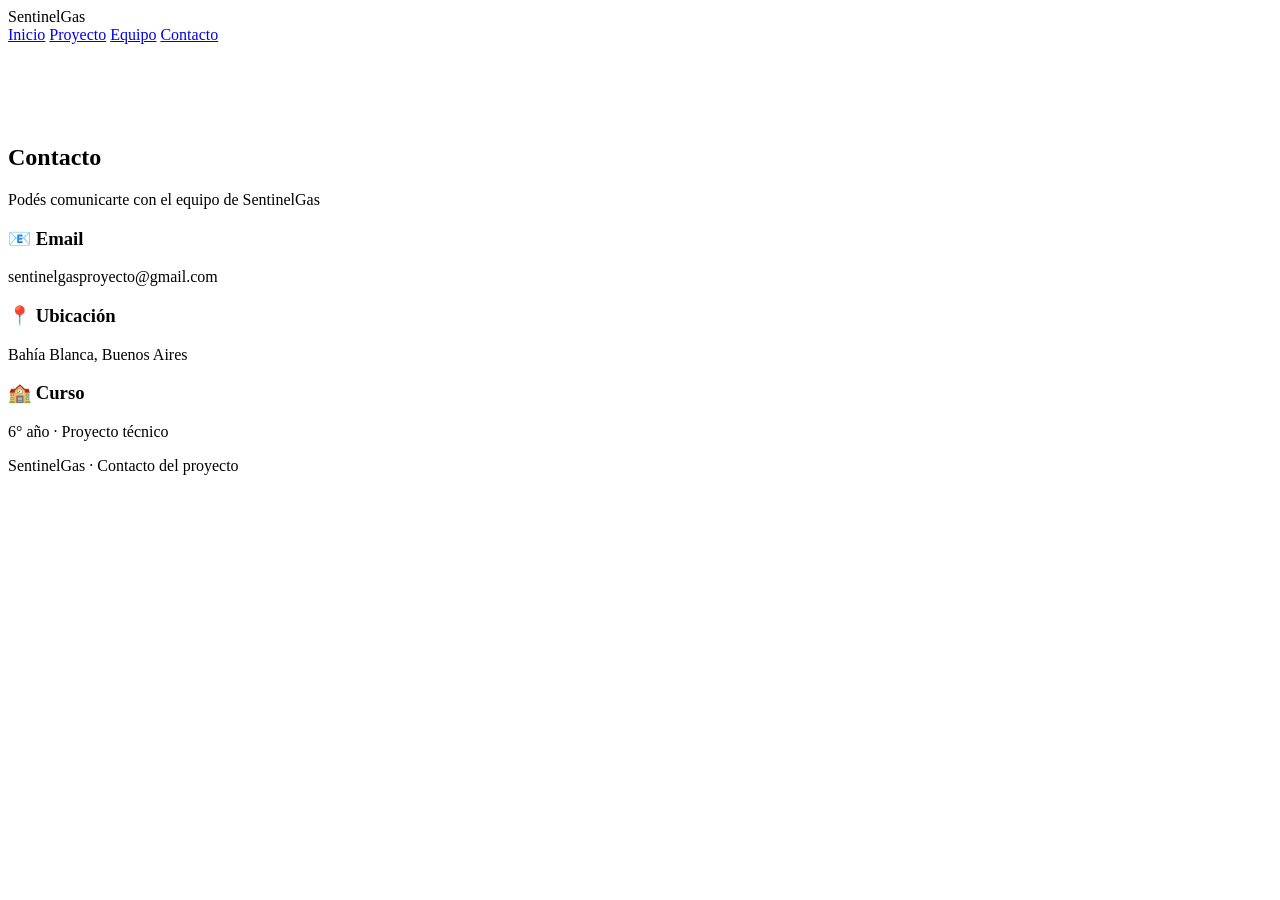
==== contacto.html @ 14745469 "Create contacto.html" ====
<!DOCTYPE html>
<html lang="es">
<head>
  <meta charset="UTF-8">
  <title>Contacto - SentinelGas</title>
  <link rel="stylesheet" href="styles.css">
</head>
<body>

<nav>
  <div class="logo">Sentinel<span>Gas</span></div>
  <div class="nav-links">
    <a href="index.html">Inicio</a>
    <a href="proyecto.html">Proyecto</a>
    <a href="equipo.html">Equipo</a>
    <a href="contacto.html">Contacto</a>
  </div>
</nav>

<section class="section" style="padding-top:80px;">
  <h2 class="section-title">Contacto</h2>
  <p class="section-subtitle">
    Podés comunicarte con el equipo de SentinelGas
  </p>

  <div class="cards">

    <div class="card">
      <h3>📧 Email</h3>
      <p>sentinelgasproyecto@gmail.com</p>
    </div>

    <div class="card">
      <h3>📍 Ubicación</h3>
      <p>Bahía Blanca, Buenos Aires</p>
    </div>

    <div class="card">
      <h3>🏫 Curso</h3>
      <p>6° año · Proyecto técnico</p>
    </div>

  </div>
</section>

<footer>
  <p>SentinelGas · Contacto del proyecto</p>
</footer>

</body>
</html>
---- styles.css ----
styles.css
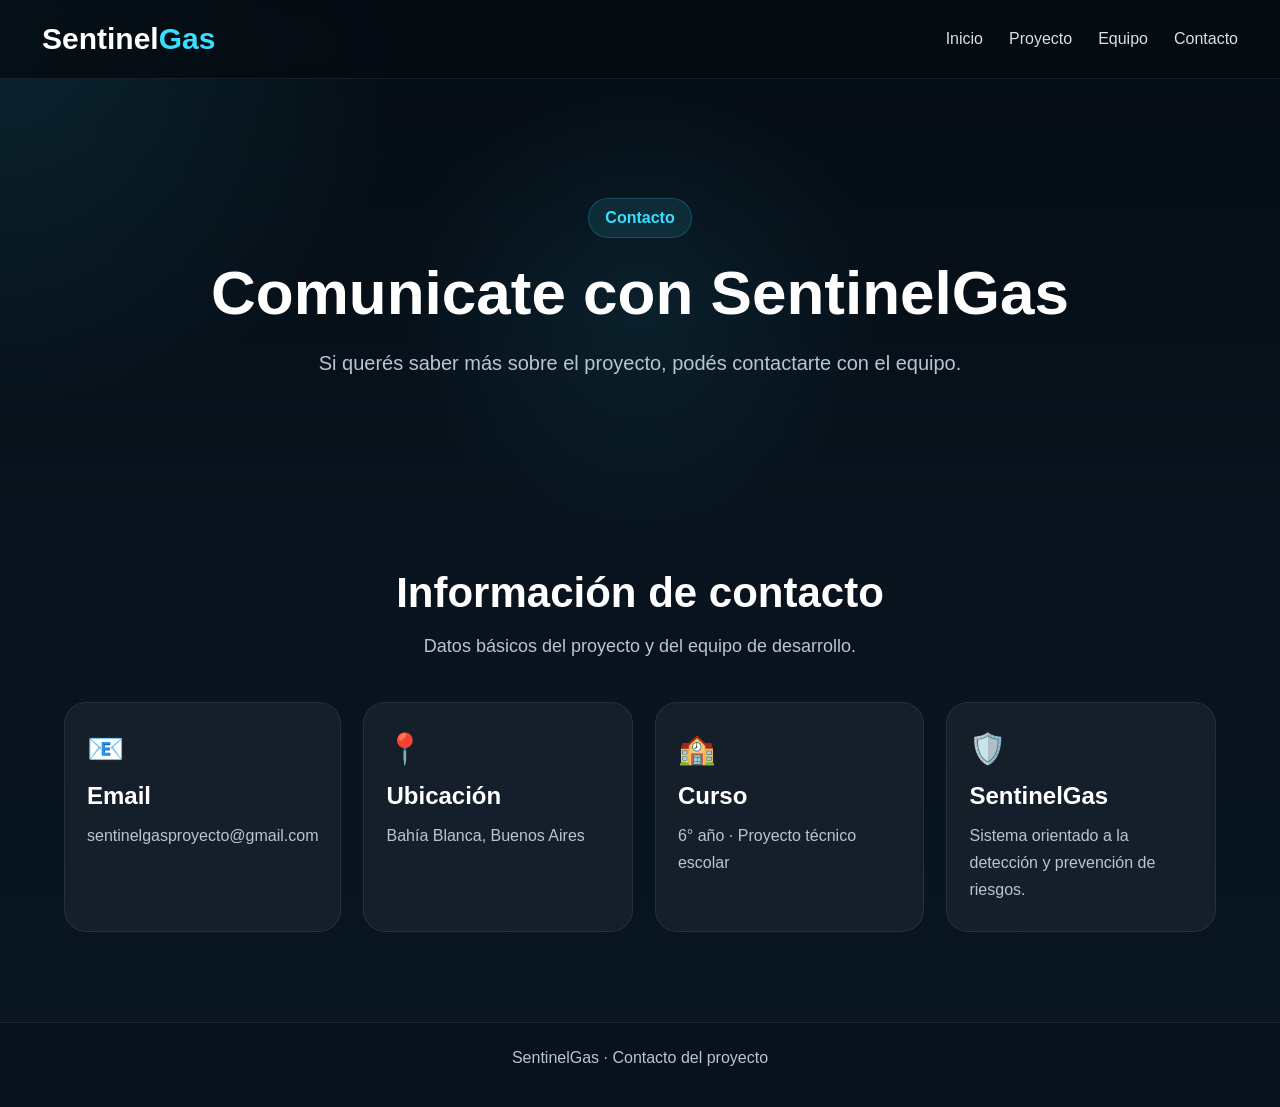
==== commit 5a2ded53: "Update contacto.html" ====
--- a/contacto.html
+++ b/contacto.html
@@ -1,51 +1,72 @@
 <!DOCTYPE html>
 <html lang="es">
 <head>
-  <meta charset="UTF-8">
+  <meta charset="UTF-8" />
+  <meta name="viewport" content="width=device-width, initial-scale=1.0" />
   <title>Contacto - SentinelGas</title>
-  <link rel="stylesheet" href="styles.css">
+  <link rel="stylesheet" href="styles.css" />
 </head>
 <body>
 
-<nav>
-  <div class="logo">Sentinel<span>Gas</span></div>
-  <div class="nav-links">
-    <a href="index.html">Inicio</a>
-    <a href="proyecto.html">Proyecto</a>
-    <a href="equipo.html">Equipo</a>
-    <a href="contacto.html">Contacto</a>
-  </div>
-</nav>
+  <nav>
+    <div class="logo">Sentinel<span>Gas</span></div>
+    <div class="nav-links">
+      <a href="index.html">Inicio</a>
+      <a href="proyecto.html">Proyecto</a>
+      <a href="equipo.html">Equipo</a>
+      <a href="contacto.html">Contacto</a>
+    </div>
+  </nav>
 
-<section class="section" style="padding-top:80px;">
-  <h2 class="section-title">Contacto</h2>
-  <p class="section-subtitle">
-    Podés comunicarte con el equipo de SentinelGas
-  </p>
+  <section class="home-hero" style="min-height: 50vh;">
+    <div class="home-overlay"></div>
+    <div class="home-content">
+      <p class="mini-tag">Contacto</p>
+      <h1>Comunicate con SentinelGas</h1>
+      <p class="home-desc">
+        Si querés saber más sobre el proyecto, podés contactarte con el equipo.
+      </p>
+    </div>
+  </section>
 
-  <div class="cards">
-
-    <div class="card">
-      <h3>📧 Email</h3>
-      <p>sentinelgasproyecto@gmail.com</p>
+  <section class="features-section">
+    <div class="section-header">
+      <h2>Información de contacto</h2>
+      <p>
+        Datos básicos del proyecto y del equipo de desarrollo.
+      </p>
     </div>
 
-    <div class="card">
-      <h3>📍 Ubicación</h3>
-      <p>Bahía Blanca, Buenos Aires</p>
+    <div class="features-grid">
+      <div class="feature-card">
+        <div class="feature-icon">📧</div>
+        <h3>Email</h3>
+        <p>sentinelgasproyecto@gmail.com</p>
+      </div>
+
+      <div class="feature-card">
+        <div class="feature-icon">📍</div>
+        <h3>Ubicación</h3>
+        <p>Bahía Blanca, Buenos Aires</p>
+      </div>
+
+      <div class="feature-card">
+        <div class="feature-icon">🏫</div>
+        <h3>Curso</h3>
+        <p>6° año · Proyecto técnico escolar</p>
+      </div>
+
+      <div class="feature-card">
+        <div class="feature-icon">🛡️</div>
+        <h3>SentinelGas</h3>
+        <p>Sistema orientado a la detección y prevención de riesgos.</p>
+      </div>
     </div>
+  </section>
 
-    <div class="card">
-      <h3>🏫 Curso</h3>
-      <p>6° año · Proyecto técnico</p>
-    </div>
-
-  </div>
-</section>
-
-<footer>
-  <p>SentinelGas · Contacto del proyecto</p>
-</footer>
+  <footer>
+    <p>SentinelGas · Contacto del proyecto</p>
+  </footer>
 
 </body>
 </html>
--- a/styles.css
+++ b/styles.css
@@ -1 +1,294 @@
-styles.css
+* {
+  margin: 0;
+  padding: 0;
+  box-sizing: border-box;
+}
+
+:root {
+  --bg: #061019;
+  --bg-soft: #0c1824;
+  --card: rgba(255, 255, 255, 0.05);
+  --line: rgba(255, 255, 255, 0.08);
+  --text: #ffffff;
+  --muted: #b8c6d2;
+  --cyan: #39dfff;
+  --cyan-dark: #1db9d1;
+}
+
+body {
+  font-family: "Segoe UI", Arial, sans-serif;
+  background:
+    radial-gradient(circle at top left, rgba(57, 223, 255, 0.12), transparent 25%),
+    linear-gradient(180deg, #040b13, #08131d 45%, #091522);
+  color: var(--text);
+  min-height: 100vh;
+}
+
+/* NAV */
+nav {
+  position: sticky;
+  top: 0;
+  z-index: 1000;
+  display: flex;
+  justify-content: space-between;
+  align-items: center;
+  padding: 22px 42px;
+  background: rgba(5, 12, 18, 0.82);
+  backdrop-filter: blur(12px);
+  border-bottom: 1px solid var(--line);
+}
+
+.logo {
+  font-size: 30px;
+  font-weight: 700;
+}
+
+.logo span {
+  color: var(--cyan);
+}
+
+.nav-links {
+  display: flex;
+  gap: 26px;
+  flex-wrap: wrap;
+}
+
+.nav-links a {
+  color: #d6e1e8;
+  text-decoration: none;
+  font-weight: 500;
+  transition: 0.2s;
+}
+
+.nav-links a:hover {
+  color: var(--cyan);
+}
+
+/* HERO */
+.home-hero {
+  position: relative;
+  min-height: 88vh;
+  display: flex;
+  align-items: center;
+  justify-content: center;
+  padding: 80px 24px;
+  text-align: center;
+}
+
+.home-overlay {
+  position: absolute;
+  inset: 0;
+  background:
+    radial-gradient(circle at center, rgba(57, 223, 255, 0.08), transparent 35%);
+  pointer-events: none;
+}
+
+.home-content {
+  position: relative;
+  max-width: 900px;
+  z-index: 2;
+}
+
+.mini-tag {
+  display: inline-block;
+  padding: 10px 16px;
+  border-radius: 999px;
+  background: rgba(57, 223, 255, 0.10);
+  border: 1px solid rgba(57, 223, 255, 0.20);
+  color: var(--cyan);
+  font-weight: 600;
+  margin-bottom: 22px;
+}
+
+.home-content h1 {
+  font-size: 62px;
+  line-height: 1.05;
+  margin-bottom: 20px;
+}
+
+.home-desc {
+  font-size: 20px;
+  line-height: 1.7;
+  color: var(--muted);
+  max-width: 760px;
+  margin: 0 auto 30px;
+}
+
+.home-buttons {
+  display: flex;
+  justify-content: center;
+  gap: 14px;
+  flex-wrap: wrap;
+}
+
+/* BUTTONS */
+.btn {
+  display: inline-block;
+  padding: 14px 24px;
+  border-radius: 12px;
+  text-decoration: none;
+  font-weight: 700;
+  transition: 0.2s;
+}
+
+.btn-primary {
+  background: var(--cyan);
+  color: #031018;
+}
+
+.btn-primary:hover {
+  background: var(--cyan-dark);
+  transform: translateY(-2px);
+}
+
+.btn-secondary {
+  background: rgba(255, 255, 255, 0.06);
+  color: white;
+  border: 1px solid var(--line);
+}
+
+.btn-secondary:hover {
+  background: rgba(255, 255, 255, 0.10);
+  transform: translateY(-2px);
+}
+
+/* FEATURES */
+.features-section {
+  max-width: 1200px;
+  margin: 0 auto;
+  padding: 40px 24px 90px;
+}
+
+.section-header {
+  text-align: center;
+  max-width: 820px;
+  margin: 0 auto 40px;
+}
+
+.section-header h2 {
+  font-size: 42px;
+  margin-bottom: 14px;
+}
+
+.section-header p {
+  color: var(--muted);
+  line-height: 1.7;
+  font-size: 18px;
+}
+
+.features-grid {
+  display: grid;
+  grid-template-columns: repeat(4, 1fr);
+  gap: 22px;
+}
+
+.feature-card {
+  background: var(--card);
+  border: 1px solid var(--line);
+  border-radius: 22px;
+  padding: 28px 22px;
+  backdrop-filter: blur(10px);
+  transition: 0.2s;
+}
+
+.feature-card:hover {
+  transform: translateY(-6px);
+  border-color: rgba(57, 223, 255, 0.24);
+}
+
+.feature-icon {
+  font-size: 30px;
+  margin-bottom: 16px;
+}
+
+.feature-card h3 {
+  font-size: 24px;
+  margin-bottom: 12px;
+}
+
+.feature-card p {
+  color: var(--muted);
+  line-height: 1.7;
+}
+
+/* CTA */
+.cta-section {
+  padding: 0 24px 90px;
+}
+
+.cta-card {
+  max-width: 1100px;
+  margin: 0 auto;
+  text-align: center;
+  background: linear-gradient(135deg, rgba(57, 223, 255, 0.10), rgba(255,255,255,0.04));
+  border: 1px solid var(--line);
+  border-radius: 28px;
+  padding: 42px 24px;
+}
+
+.cta-card h2 {
+  font-size: 38px;
+  margin-bottom: 14px;
+}
+
+.cta-card p {
+  color: var(--muted);
+  max-width: 760px;
+  margin: 0 auto 24px;
+  line-height: 1.7;
+  font-size: 18px;
+}
+
+/* FOOTER */
+footer {
+  text-align: center;
+  padding: 26px 18px 40px;
+  color: var(--muted);
+  border-top: 1px solid var(--line);
+  background: rgba(0, 0, 0, 0.12);
+}
+
+footer p + p {
+  margin-top: 8px;
+}
+
+/* RESPONSIVE */
+@media (max-width: 1100px) {
+  .features-grid {
+    grid-template-columns: repeat(2, 1fr);
+  }
+
+  .home-content h1 {
+    font-size: 50px;
+  }
+}
+
+@media (max-width: 700px) {
+  nav {
+    padding: 18px 20px;
+    flex-direction: column;
+    gap: 14px;
+  }
+
+  .nav-links {
+    justify-content: center;
+    gap: 16px;
+  }
+
+  .home-content h1 {
+    font-size: 38px;
+  }
+
+  .home-desc {
+    font-size: 17px;
+  }
+
+  .features-grid {
+    grid-template-columns: 1fr;
+  }
+
+  .section-header h2,
+  .cta-card h2 {
+    font-size: 30px;
+  }
+}
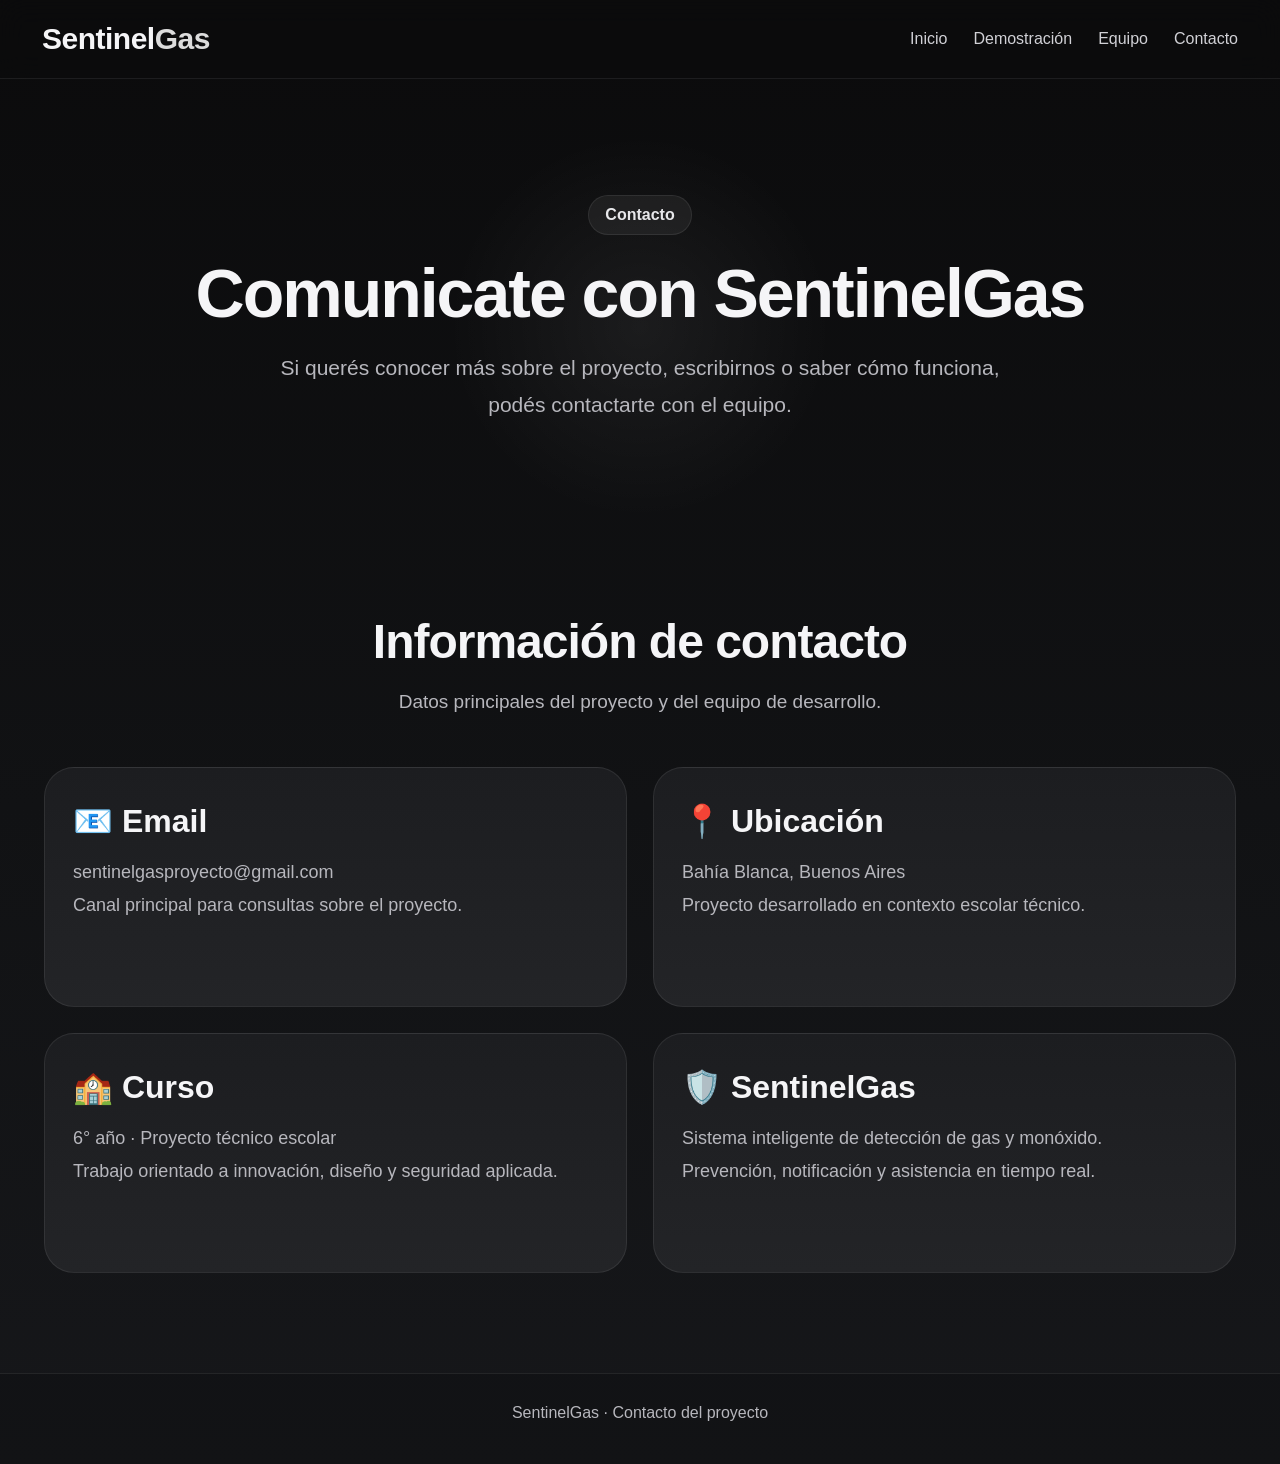
==== commit 1c268bd1: "Update contacto.html" ====
--- a/contacto.html
+++ b/contacto.html
@@ -12,19 +12,20 @@
     <div class="logo">Sentinel<span>Gas</span></div>
     <div class="nav-links">
       <a href="index.html">Inicio</a>
-      <a href="proyecto.html">Proyecto</a>
+      <a href="proyecto.html">Demostración</a>
       <a href="equipo.html">Equipo</a>
       <a href="contacto.html">Contacto</a>
     </div>
   </nav>
 
-  <section class="home-hero" style="min-height: 50vh;">
+  <section class="home-hero" style="min-height: 55vh;">
     <div class="home-overlay"></div>
     <div class="home-content">
       <p class="mini-tag">Contacto</p>
       <h1>Comunicate con SentinelGas</h1>
       <p class="home-desc">
-        Si querés saber más sobre el proyecto, podés contactarte con el equipo.
+        Si querés conocer más sobre el proyecto, escribirnos o saber cómo funciona,
+        podés contactarte con el equipo.
       </p>
     </div>
   </section>
@@ -33,33 +34,33 @@
     <div class="section-header">
       <h2>Información de contacto</h2>
       <p>
-        Datos básicos del proyecto y del equipo de desarrollo.
+        Datos principales del proyecto y del equipo de desarrollo.
       </p>
     </div>
 
-    <div class="features-grid">
-      <div class="feature-card">
-        <div class="feature-icon">📧</div>
-        <h3>Email</h3>
+    <div class="contact-grid-big">
+      <div class="contact-box">
+        <h3>📧 Email</h3>
         <p>sentinelgasproyecto@gmail.com</p>
+        <p>Canal principal para consultas sobre el proyecto.</p>
       </div>
 
-      <div class="feature-card">
-        <div class="feature-icon">📍</div>
-        <h3>Ubicación</h3>
+      <div class="contact-box">
+        <h3>📍 Ubicación</h3>
         <p>Bahía Blanca, Buenos Aires</p>
+        <p>Proyecto desarrollado en contexto escolar técnico.</p>
       </div>
 
-      <div class="feature-card">
-        <div class="feature-icon">🏫</div>
-        <h3>Curso</h3>
+      <div class="contact-box">
+        <h3>🏫 Curso</h3>
         <p>6° año · Proyecto técnico escolar</p>
+        <p>Trabajo orientado a innovación, diseño y seguridad aplicada.</p>
       </div>
 
-      <div class="feature-card">
-        <div class="feature-icon">🛡️</div>
-        <h3>SentinelGas</h3>
-        <p>Sistema orientado a la detección y prevención de riesgos.</p>
+      <div class="contact-box">
+        <h3>🛡️ SentinelGas</h3>
+        <p>Sistema inteligente de detección de gas y monóxido.</p>
+        <p>Prevención, notificación y asistencia en tiempo real.</p>
       </div>
     </div>
   </section>
--- a/styles.css
+++ b/styles.css
@@ -5,21 +5,19 @@
 }
 
 :root {
-  --bg: #061019;
-  --bg-soft: #0c1824;
-  --card: rgba(255, 255, 255, 0.05);
+  --bg: #0f0f10;
+  --bg-soft: #17181a;
+  --card: #1c1d20;
+  --card-2: #232427;
   --line: rgba(255, 255, 255, 0.08);
-  --text: #ffffff;
-  --muted: #b8c6d2;
-  --cyan: #39dfff;
-  --cyan-dark: #1db9d1;
+  --text: #f5f5f7;
+  --muted: #b7b7bd;
+  --accent: #ffffff;
 }
 
 body {
-  font-family: "Segoe UI", Arial, sans-serif;
-  background:
-    radial-gradient(circle at top left, rgba(57, 223, 255, 0.12), transparent 25%),
-    linear-gradient(180deg, #040b13, #08131d 45%, #091522);
+  font-family: -apple-system, BlinkMacSystemFont, "Segoe UI", Arial, sans-serif;
+  background: linear-gradient(180deg, #0b0b0c, #111214 55%, #16171a);
   color: var(--text);
   min-height: 100vh;
 }
@@ -33,18 +31,19 @@
   justify-content: space-between;
   align-items: center;
   padding: 22px 42px;
-  background: rgba(5, 12, 18, 0.82);
-  backdrop-filter: blur(12px);
+  background: rgba(12, 12, 13, 0.82);
+  backdrop-filter: blur(14px);
   border-bottom: 1px solid var(--line);
 }
 
 .logo {
   font-size: 30px;
   font-weight: 700;
+  letter-spacing: -0.5px;
 }
 
 .logo span {
-  color: var(--cyan);
+  color: #dcdcdc;
 }
 
 .nav-links {
@@ -54,14 +53,14 @@
 }
 
 .nav-links a {
-  color: #d6e1e8;
+  color: #d1d1d6;
   text-decoration: none;
   font-weight: 500;
   transition: 0.2s;
 }
 
 .nav-links a:hover {
-  color: var(--cyan);
+  color: white;
 }
 
 /* HERO */
@@ -71,7 +70,7 @@
   display: flex;
   align-items: center;
   justify-content: center;
-  padding: 80px 24px;
+  padding: 90px 24px;
   text-align: center;
 }
 
@@ -79,13 +78,13 @@
   position: absolute;
   inset: 0;
   background:
-    radial-gradient(circle at center, rgba(57, 223, 255, 0.08), transparent 35%);
+    radial-gradient(circle at center, rgba(255,255,255,0.06), transparent 28%);
   pointer-events: none;
 }
 
 .home-content {
   position: relative;
-  max-width: 900px;
+  max-width: 980px;
   z-index: 2;
 }
 
@@ -93,25 +92,26 @@
   display: inline-block;
   padding: 10px 16px;
   border-radius: 999px;
-  background: rgba(57, 223, 255, 0.10);
-  border: 1px solid rgba(57, 223, 255, 0.20);
-  color: var(--cyan);
+  background: rgba(255,255,255,0.06);
+  border: 1px solid var(--line);
+  color: #e7e7ea;
   font-weight: 600;
+  margin-bottom: 24px;
+}
+
+.home-content h1 {
+  font-size: 68px;
+  line-height: 1.02;
   margin-bottom: 22px;
-}
-
-.home-content h1 {
-  font-size: 62px;
-  line-height: 1.05;
-  margin-bottom: 20px;
+  letter-spacing: -2px;
 }
 
 .home-desc {
-  font-size: 20px;
-  line-height: 1.7;
+  font-size: 21px;
+  line-height: 1.75;
   color: var(--muted);
   max-width: 760px;
-  margin: 0 auto 30px;
+  margin: 0 auto 34px;
 }
 
 .home-buttons {
@@ -125,20 +125,20 @@
 .btn {
   display: inline-block;
   padding: 14px 24px;
-  border-radius: 12px;
+  border-radius: 999px;
   text-decoration: none;
   font-weight: 700;
   transition: 0.2s;
 }
 
 .btn-primary {
-  background: var(--cyan);
-  color: #031018;
+  background: white;
+  color: #111;
 }
 
 .btn-primary:hover {
-  background: var(--cyan-dark);
   transform: translateY(-2px);
+  background: #ececec;
 }
 
 .btn-secondary {
@@ -152,100 +152,166 @@
   transform: translateY(-2px);
 }
 
-/* FEATURES */
+/* SECTIONS */
 .features-section {
-  max-width: 1200px;
+  max-width: 1240px;
   margin: 0 auto;
-  padding: 40px 24px 90px;
+  padding: 40px 24px 100px;
 }
 
 .section-header {
   text-align: center;
-  max-width: 820px;
-  margin: 0 auto 40px;
+  max-width: 900px;
+  margin: 0 auto 48px;
 }
 
 .section-header h2 {
-  font-size: 42px;
-  margin-bottom: 14px;
+  font-size: 48px;
+  margin-bottom: 16px;
+  letter-spacing: -1px;
 }
 
 .section-header p {
   color: var(--muted);
-  line-height: 1.7;
-  font-size: 18px;
+  line-height: 1.8;
+  font-size: 19px;
 }
 
 .features-grid {
   display: grid;
   grid-template-columns: repeat(4, 1fr);
-  gap: 22px;
+  gap: 24px;
 }
 
 .feature-card {
-  background: var(--card);
-  border: 1px solid var(--line);
-  border-radius: 22px;
-  padding: 28px 22px;
-  backdrop-filter: blur(10px);
+  background: linear-gradient(180deg, var(--card), var(--card-2));
+  border: 1px solid var(--line);
+  border-radius: 28px;
+  padding: 30px 24px;
   transition: 0.2s;
+  min-height: 250px;
 }
 
 .feature-card:hover {
-  transform: translateY(-6px);
-  border-color: rgba(57, 223, 255, 0.24);
+  transform: translateY(-4px);
 }
 
 .feature-icon {
-  font-size: 30px;
-  margin-bottom: 16px;
+  font-size: 34px;
+  margin-bottom: 18px;
 }
 
 .feature-card h3 {
-  font-size: 24px;
+  font-size: 27px;
+  margin-bottom: 14px;
+  letter-spacing: -0.5px;
+}
+
+.feature-card p {
+  color: var(--muted);
+  line-height: 1.8;
+  font-size: 17px;
+}
+
+/* IMAGE BLOCKS */
+.image-grid {
+  display: grid;
+  grid-template-columns: repeat(2, 1fr);
+  gap: 26px;
+  margin-top: 30px;
+}
+
+.image-box {
+  background: linear-gradient(180deg, var(--card), var(--card-2));
+  border: 1px solid var(--line);
+  border-radius: 28px;
+  overflow: hidden;
+}
+
+.image-box img {
+  width: 100%;
+  height: 340px;
+  object-fit: cover;
+  display: block;
+}
+
+.image-box .image-text {
+  padding: 24px;
+}
+
+.image-box h3 {
+  font-size: 28px;
   margin-bottom: 12px;
 }
 
-.feature-card p {
-  color: var(--muted);
-  line-height: 1.7;
+.image-box p {
+  color: var(--muted);
+  line-height: 1.8;
+  font-size: 17px;
 }
 
 /* CTA */
 .cta-section {
-  padding: 0 24px 90px;
+  padding: 0 24px 100px;
 }
 
 .cta-card {
-  max-width: 1100px;
+  max-width: 1180px;
   margin: 0 auto;
   text-align: center;
-  background: linear-gradient(135deg, rgba(57, 223, 255, 0.10), rgba(255,255,255,0.04));
-  border: 1px solid var(--line);
-  border-radius: 28px;
-  padding: 42px 24px;
+  background: linear-gradient(180deg, #1a1b1f, #202126);
+  border: 1px solid var(--line);
+  border-radius: 34px;
+  padding: 52px 28px;
 }
 
 .cta-card h2 {
-  font-size: 38px;
-  margin-bottom: 14px;
+  font-size: 46px;
+  margin-bottom: 16px;
+  letter-spacing: -1px;
 }
 
 .cta-card p {
   color: var(--muted);
-  max-width: 760px;
+  max-width: 820px;
   margin: 0 auto 24px;
-  line-height: 1.7;
+  line-height: 1.8;
+  font-size: 19px;
+}
+
+/* CONTACT BIG */
+.contact-grid-big {
+  display: grid;
+  grid-template-columns: repeat(2, 1fr);
+  gap: 26px;
+}
+
+.contact-box {
+  background: linear-gradient(180deg, var(--card), var(--card-2));
+  border: 1px solid var(--line);
+  border-radius: 30px;
+  padding: 34px 28px;
+  min-height: 240px;
+}
+
+.contact-box h3 {
+  font-size: 32px;
+  margin-bottom: 16px;
+}
+
+.contact-box p {
+  color: var(--muted);
   font-size: 18px;
+  line-height: 1.8;
 }
 
 /* FOOTER */
 footer {
   text-align: center;
-  padding: 26px 18px 40px;
+  padding: 30px 18px 42px;
   color: var(--muted);
   border-top: 1px solid var(--line);
-  background: rgba(0, 0, 0, 0.12);
+  background: rgba(0, 0, 0, 0.18);
 }
 
 footer p + p {
@@ -256,6 +322,11 @@
 @media (max-width: 1100px) {
   .features-grid {
     grid-template-columns: repeat(2, 1fr);
+  }
+
+  .image-grid,
+  .contact-grid-big {
+    grid-template-columns: 1fr;
   }
 
   .home-content h1 {
@@ -276,7 +347,7 @@
   }
 
   .home-content h1 {
-    font-size: 38px;
+    font-size: 40px;
   }
 
   .home-desc {
@@ -289,6 +360,10 @@
 
   .section-header h2,
   .cta-card h2 {
-    font-size: 30px;
-  }
-}
+    font-size: 32px;
+  }
+
+  .image-box img {
+    height: 240px;
+  }
+}
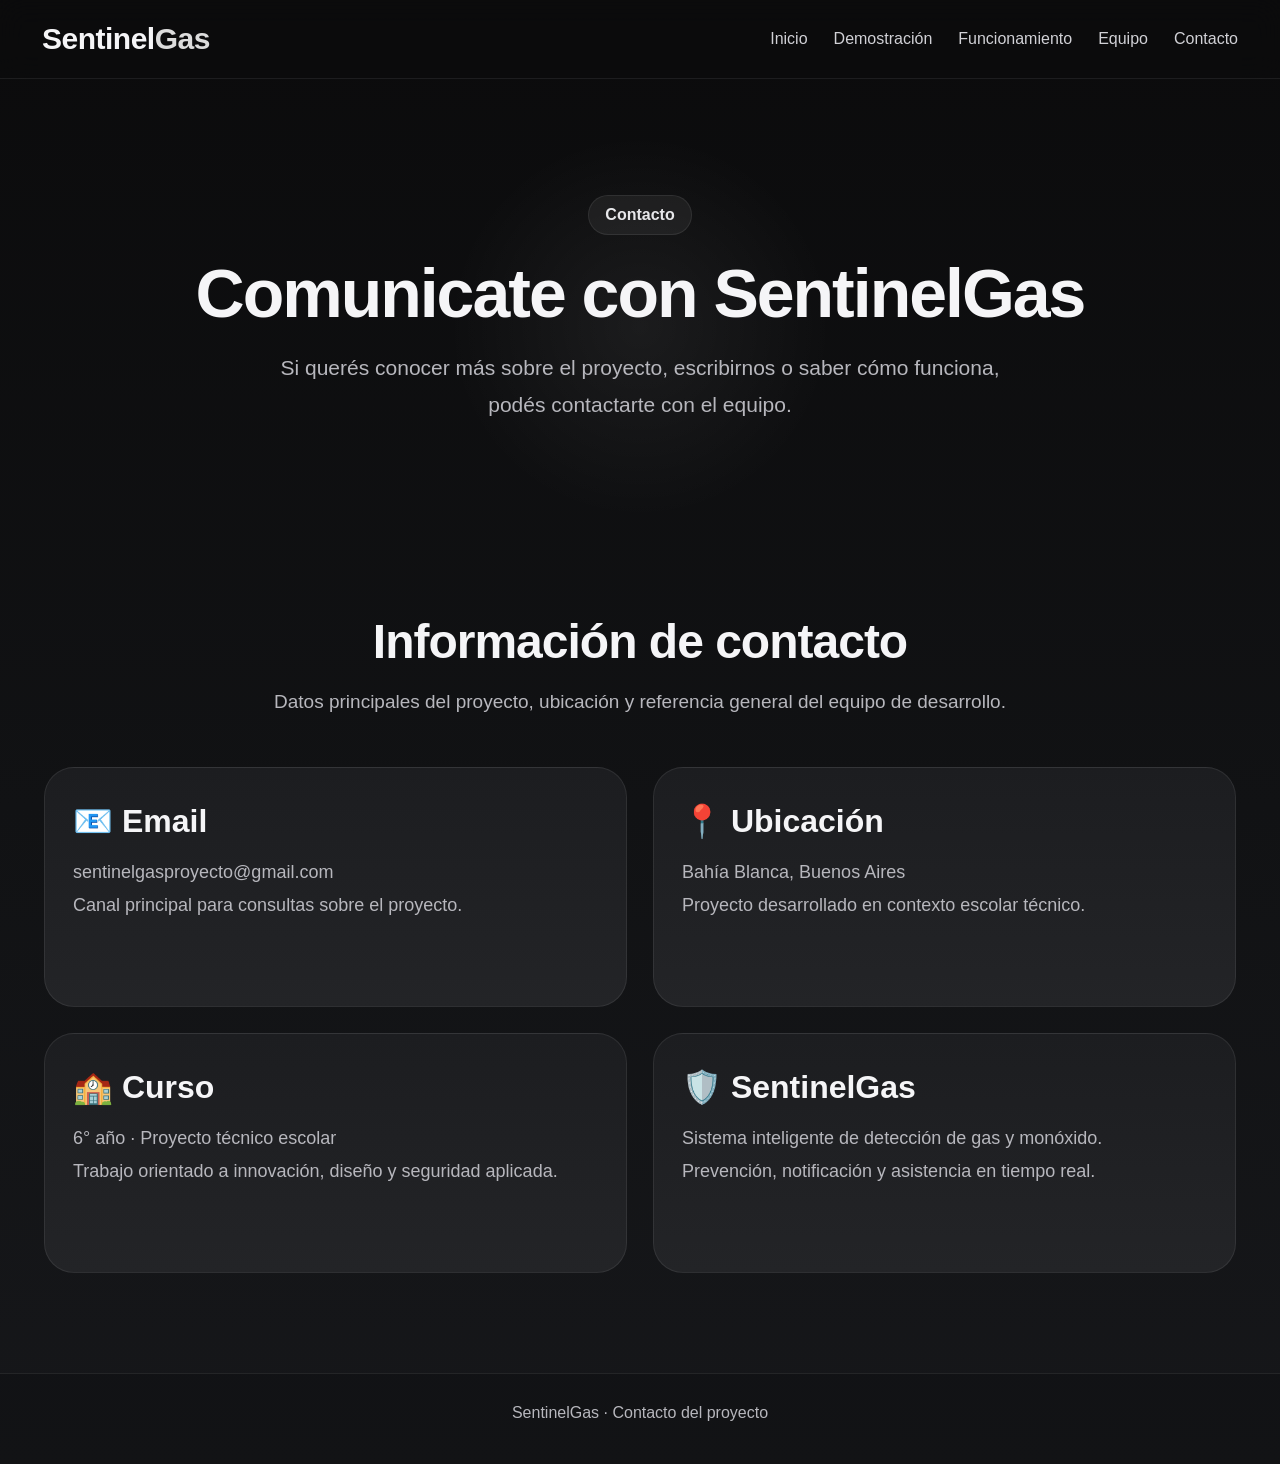
==== commit cf202462: "Update contacto.html" ====
--- a/contacto.html
+++ b/contacto.html
@@ -8,66 +8,68 @@
 </head>
 <body>
 
-  <nav>
-    <div class="logo">Sentinel<span>Gas</span></div>
-    <div class="nav-links">
-      <a href="index.html">Inicio</a>
-      <a href="proyecto.html">Demostración</a>
-      <a href="equipo.html">Equipo</a>
-      <a href="contacto.html">Contacto</a>
-    </div>
-  </nav>
+<nav>
+  <div class="logo">Sentinel<span>Gas</span></div>
+  <div class="nav-links">
+    <a href="index.html">Inicio</a>
+    <a href="proyecto.html">Demostración</a>
+    <a href="funcionamiento.html">Funcionamiento</a>
+    <a href="equipo.html">Equipo</a>
+    <a href="contacto.html">Contacto</a>
+  </div>
+</nav>
 
-  <section class="home-hero" style="min-height: 55vh;">
-    <div class="home-overlay"></div>
-    <div class="home-content">
-      <p class="mini-tag">Contacto</p>
-      <h1>Comunicate con SentinelGas</h1>
-      <p class="home-desc">
-        Si querés conocer más sobre el proyecto, escribirnos o saber cómo funciona,
-        podés contactarte con el equipo.
-      </p>
-    </div>
-  </section>
+<section class="home-hero" style="min-height: 55vh;">
+  <div class="home-overlay"></div>
+  <div class="home-content fade-up">
+    <p class="mini-tag">Contacto</p>
+    <h1>Comunicate con SentinelGas</h1>
+    <p class="home-desc">
+      Si querés conocer más sobre el proyecto, escribirnos o saber cómo funciona,
+      podés contactarte con el equipo.
+    </p>
+  </div>
+</section>
 
-  <section class="features-section">
-    <div class="section-header">
-      <h2>Información de contacto</h2>
-      <p>
-        Datos principales del proyecto y del equipo de desarrollo.
-      </p>
+<section class="features-section">
+  <div class="section-header fade-up">
+    <h2>Información de contacto</h2>
+    <p>
+      Datos principales del proyecto, ubicación y referencia general del equipo de desarrollo.
+    </p>
+  </div>
+
+  <div class="contact-grid-big fade-up">
+    <div class="contact-box">
+      <h3>📧 Email</h3>
+      <p>sentinelgasproyecto@gmail.com</p>
+      <p>Canal principal para consultas sobre el proyecto.</p>
     </div>
 
-    <div class="contact-grid-big">
-      <div class="contact-box">
-        <h3>📧 Email</h3>
-        <p>sentinelgasproyecto@gmail.com</p>
-        <p>Canal principal para consultas sobre el proyecto.</p>
-      </div>
+    <div class="contact-box">
+      <h3>📍 Ubicación</h3>
+      <p>Bahía Blanca, Buenos Aires</p>
+      <p>Proyecto desarrollado en contexto escolar técnico.</p>
+    </div>
 
-      <div class="contact-box">
-        <h3>📍 Ubicación</h3>
-        <p>Bahía Blanca, Buenos Aires</p>
-        <p>Proyecto desarrollado en contexto escolar técnico.</p>
-      </div>
+    <div class="contact-box">
+      <h3>🏫 Curso</h3>
+      <p>6° año · Proyecto técnico escolar</p>
+      <p>Trabajo orientado a innovación, diseño y seguridad aplicada.</p>
+    </div>
 
-      <div class="contact-box">
-        <h3>🏫 Curso</h3>
-        <p>6° año · Proyecto técnico escolar</p>
-        <p>Trabajo orientado a innovación, diseño y seguridad aplicada.</p>
-      </div>
+    <div class="contact-box">
+      <h3>🛡️ SentinelGas</h3>
+      <p>Sistema inteligente de detección de gas y monóxido.</p>
+      <p>Prevención, notificación y asistencia en tiempo real.</p>
+    </div>
+  </div>
+</section>
 
-      <div class="contact-box">
-        <h3>🛡️ SentinelGas</h3>
-        <p>Sistema inteligente de detección de gas y monóxido.</p>
-        <p>Prevención, notificación y asistencia en tiempo real.</p>
-      </div>
-    </div>
-  </section>
+<footer>
+  <p>SentinelGas · Contacto del proyecto</p>
+</footer>
 
-  <footer>
-    <p>SentinelGas · Contacto del proyecto</p>
-  </footer>
-
+<script src="script.js"></script>
 </body>
 </html>
--- a/styles.css
+++ b/styles.css
@@ -13,6 +13,10 @@
   --text: #f5f5f7;
   --muted: #b7b7bd;
   --accent: #ffffff;
+}
+
+html {
+  scroll-behavior: smooth;
 }
 
 body {
@@ -77,8 +81,7 @@
 .home-overlay {
   position: absolute;
   inset: 0;
-  background:
-    radial-gradient(circle at center, rgba(255,255,255,0.06), transparent 28%);
+  background: radial-gradient(circle at center, rgba(255,255,255,0.06), transparent 28%);
   pointer-events: none;
 }
 
@@ -250,6 +253,32 @@
   font-size: 17px;
 }
 
+/* CONTACT BIG */
+.contact-grid-big {
+  display: grid;
+  grid-template-columns: repeat(2, 1fr);
+  gap: 26px;
+}
+
+.contact-box {
+  background: linear-gradient(180deg, var(--card), var(--card-2));
+  border: 1px solid var(--line);
+  border-radius: 30px;
+  padding: 34px 28px;
+  min-height: 240px;
+}
+
+.contact-box h3 {
+  font-size: 32px;
+  margin-bottom: 16px;
+}
+
+.contact-box p {
+  color: var(--muted);
+  font-size: 18px;
+  line-height: 1.8;
+}
+
 /* CTA */
 .cta-section {
   padding: 0 24px 100px;
@@ -279,32 +308,6 @@
   font-size: 19px;
 }
 
-/* CONTACT BIG */
-.contact-grid-big {
-  display: grid;
-  grid-template-columns: repeat(2, 1fr);
-  gap: 26px;
-}
-
-.contact-box {
-  background: linear-gradient(180deg, var(--card), var(--card-2));
-  border: 1px solid var(--line);
-  border-radius: 30px;
-  padding: 34px 28px;
-  min-height: 240px;
-}
-
-.contact-box h3 {
-  font-size: 32px;
-  margin-bottom: 16px;
-}
-
-.contact-box p {
-  color: var(--muted);
-  font-size: 18px;
-  line-height: 1.8;
-}
-
 /* FOOTER */
 footer {
   text-align: center;
@@ -316,6 +319,18 @@
 
 footer p + p {
   margin-top: 8px;
+}
+
+/* ANIMATIONS */
+.fade-up {
+  opacity: 0;
+  transform: translateY(40px);
+  transition: 0.8s ease;
+}
+
+.fade-up.active {
+  opacity: 1;
+  transform: translateY(0);
 }
 
 /* RESPONSIVE */
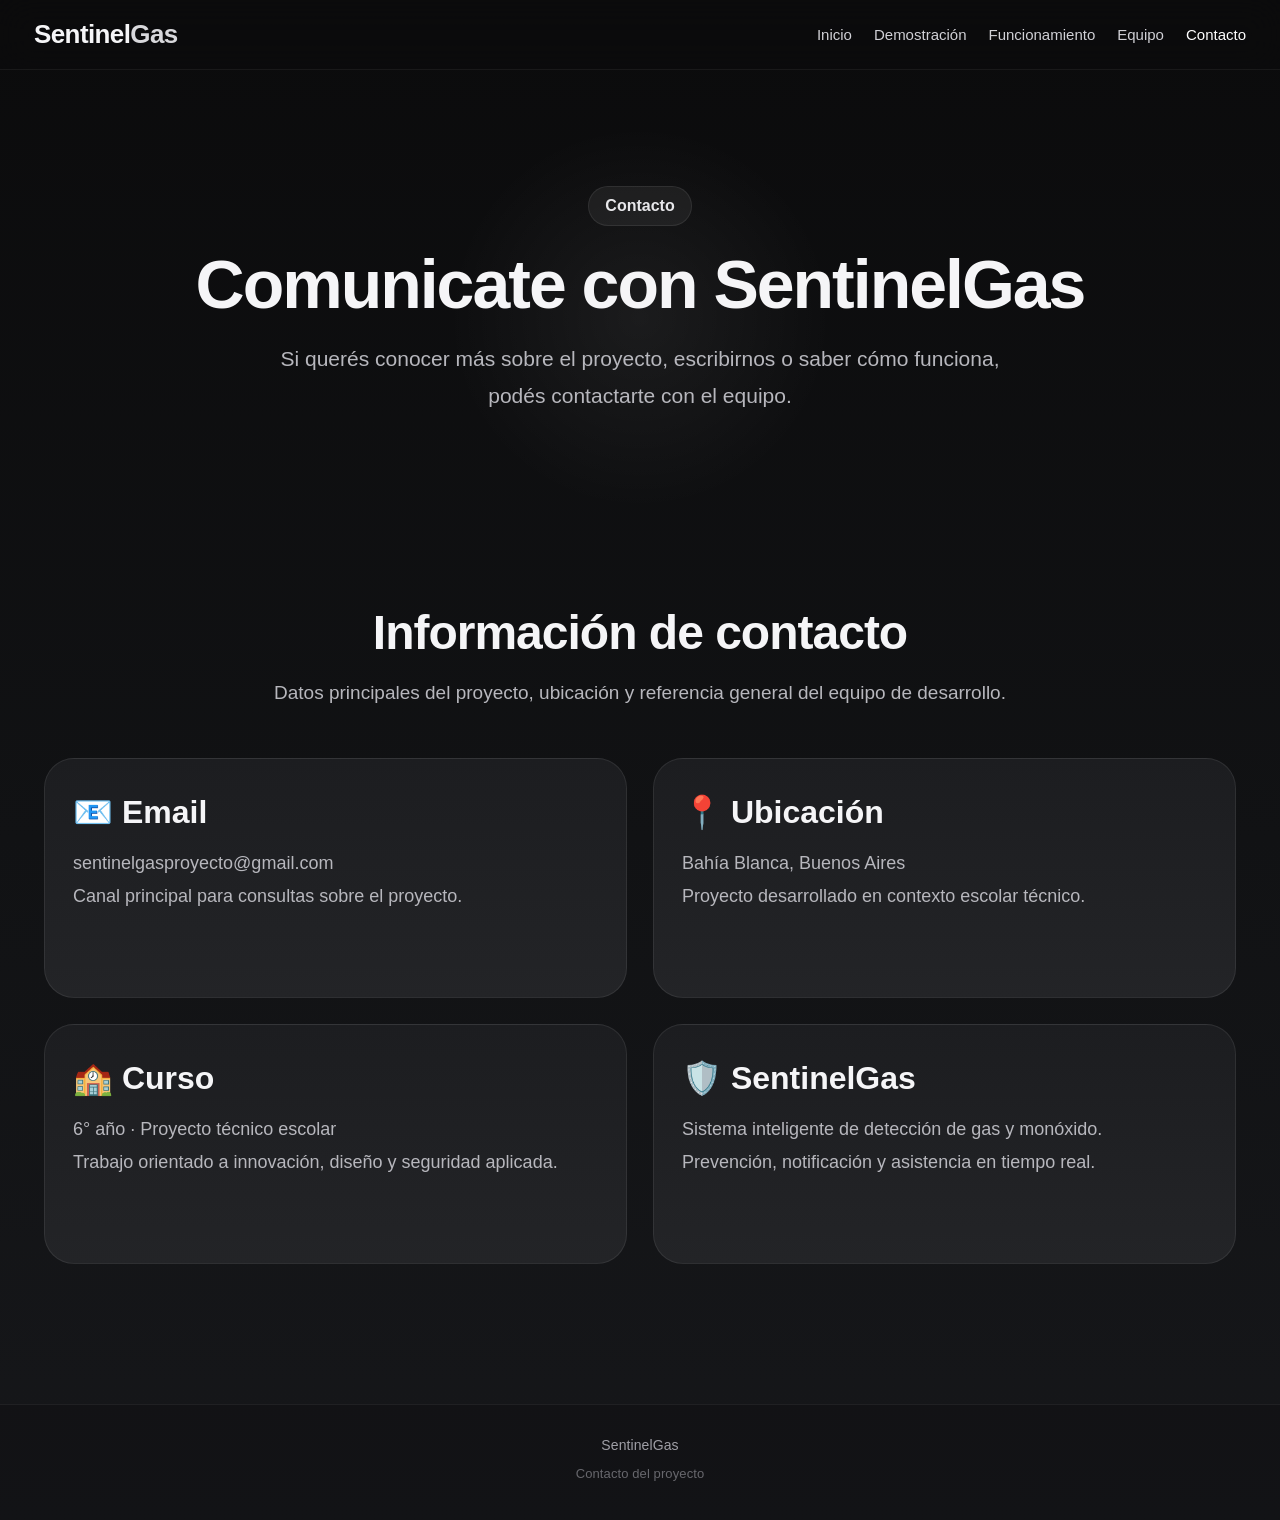
==== commit e717a1ea: "Update contacto.html" ====
--- a/contacto.html
+++ b/contacto.html
@@ -15,7 +15,7 @@
     <a href="proyecto.html">Demostración</a>
     <a href="funcionamiento.html">Funcionamiento</a>
     <a href="equipo.html">Equipo</a>
-    <a href="contacto.html">Contacto</a>
+    <a href="contacto.html" style="color:white;">Contacto</a>
   </div>
 </nav>
 
@@ -67,7 +67,10 @@
 </section>
 
 <footer>
-  <p>SentinelGas · Contacto del proyecto</p>
+  <p>SentinelGas</p>
+  <p style="font-size:13px; opacity:0.6;">
+    Contacto del proyecto
+  </p>
 </footer>
 
 <script src="script.js"></script>
--- a/styles.css
+++ b/styles.css
@@ -12,7 +12,6 @@
   --line: rgba(255, 255, 255, 0.08);
   --text: #f5f5f7;
   --muted: #b7b7bd;
-  --accent: #ffffff;
 }
 
 html {
@@ -34,37 +33,57 @@
   display: flex;
   justify-content: space-between;
   align-items: center;
-  padding: 22px 42px;
-  background: rgba(12, 12, 13, 0.82);
-  backdrop-filter: blur(14px);
-  border-bottom: 1px solid var(--line);
+  padding: 18px 34px;
+  background: rgba(12, 12, 13, 0.72);
+  backdrop-filter: blur(18px);
+  -webkit-backdrop-filter: blur(18px);
+  border-bottom: 1px solid rgba(255, 255, 255, 0.06);
 }
 
 .logo {
-  font-size: 30px;
+  font-size: 26px;
   font-weight: 700;
-  letter-spacing: -0.5px;
+  letter-spacing: -0.6px;
 }
 
 .logo span {
-  color: #dcdcdc;
+  color: #d8d8dc;
 }
 
 .nav-links {
   display: flex;
-  gap: 26px;
+  gap: 22px;
   flex-wrap: wrap;
+  align-items: center;
 }
 
 .nav-links a {
   color: #d1d1d6;
   text-decoration: none;
+  font-size: 15px;
   font-weight: 500;
-  transition: 0.2s;
+  padding: 8px 0;
+  transition: 0.2s ease;
+  position: relative;
 }
 
 .nav-links a:hover {
-  color: white;
+  color: #ffffff;
+}
+
+.nav-links a::after {
+  content: "";
+  position: absolute;
+  left: 0;
+  bottom: 2px;
+  width: 0;
+  height: 1px;
+  background: #ffffff;
+  transition: 0.25s ease;
+}
+
+.nav-links a:hover::after {
+  width: 100%;
 }
 
 /* HERO */
@@ -310,15 +329,22 @@
 
 /* FOOTER */
 footer {
+  margin-top: 40px;
+  padding: 28px 20px 34px;
   text-align: center;
-  padding: 30px 18px 42px;
-  color: var(--muted);
-  border-top: 1px solid var(--line);
-  background: rgba(0, 0, 0, 0.18);
+  color: #9f9fa6;
+  border-top: 1px solid rgba(255, 255, 255, 0.06);
+  background: rgba(0, 0, 0, 0.16);
+}
+
+footer p {
+  font-size: 14px;
+  line-height: 1.8;
+  letter-spacing: 0.1px;
 }
 
 footer p + p {
-  margin-top: 8px;
+  margin-top: 4px;
 }
 
 /* ANIMATIONS */
@@ -351,9 +377,9 @@
 
 @media (max-width: 700px) {
   nav {
-    padding: 18px 20px;
+    padding: 16px 18px;
     flex-direction: column;
-    gap: 14px;
+    gap: 12px;
   }
 
   .nav-links {
@@ -361,6 +387,10 @@
     gap: 16px;
   }
 
+  .logo {
+    font-size: 24px;
+  }
+
   .home-content h1 {
     font-size: 40px;
   }
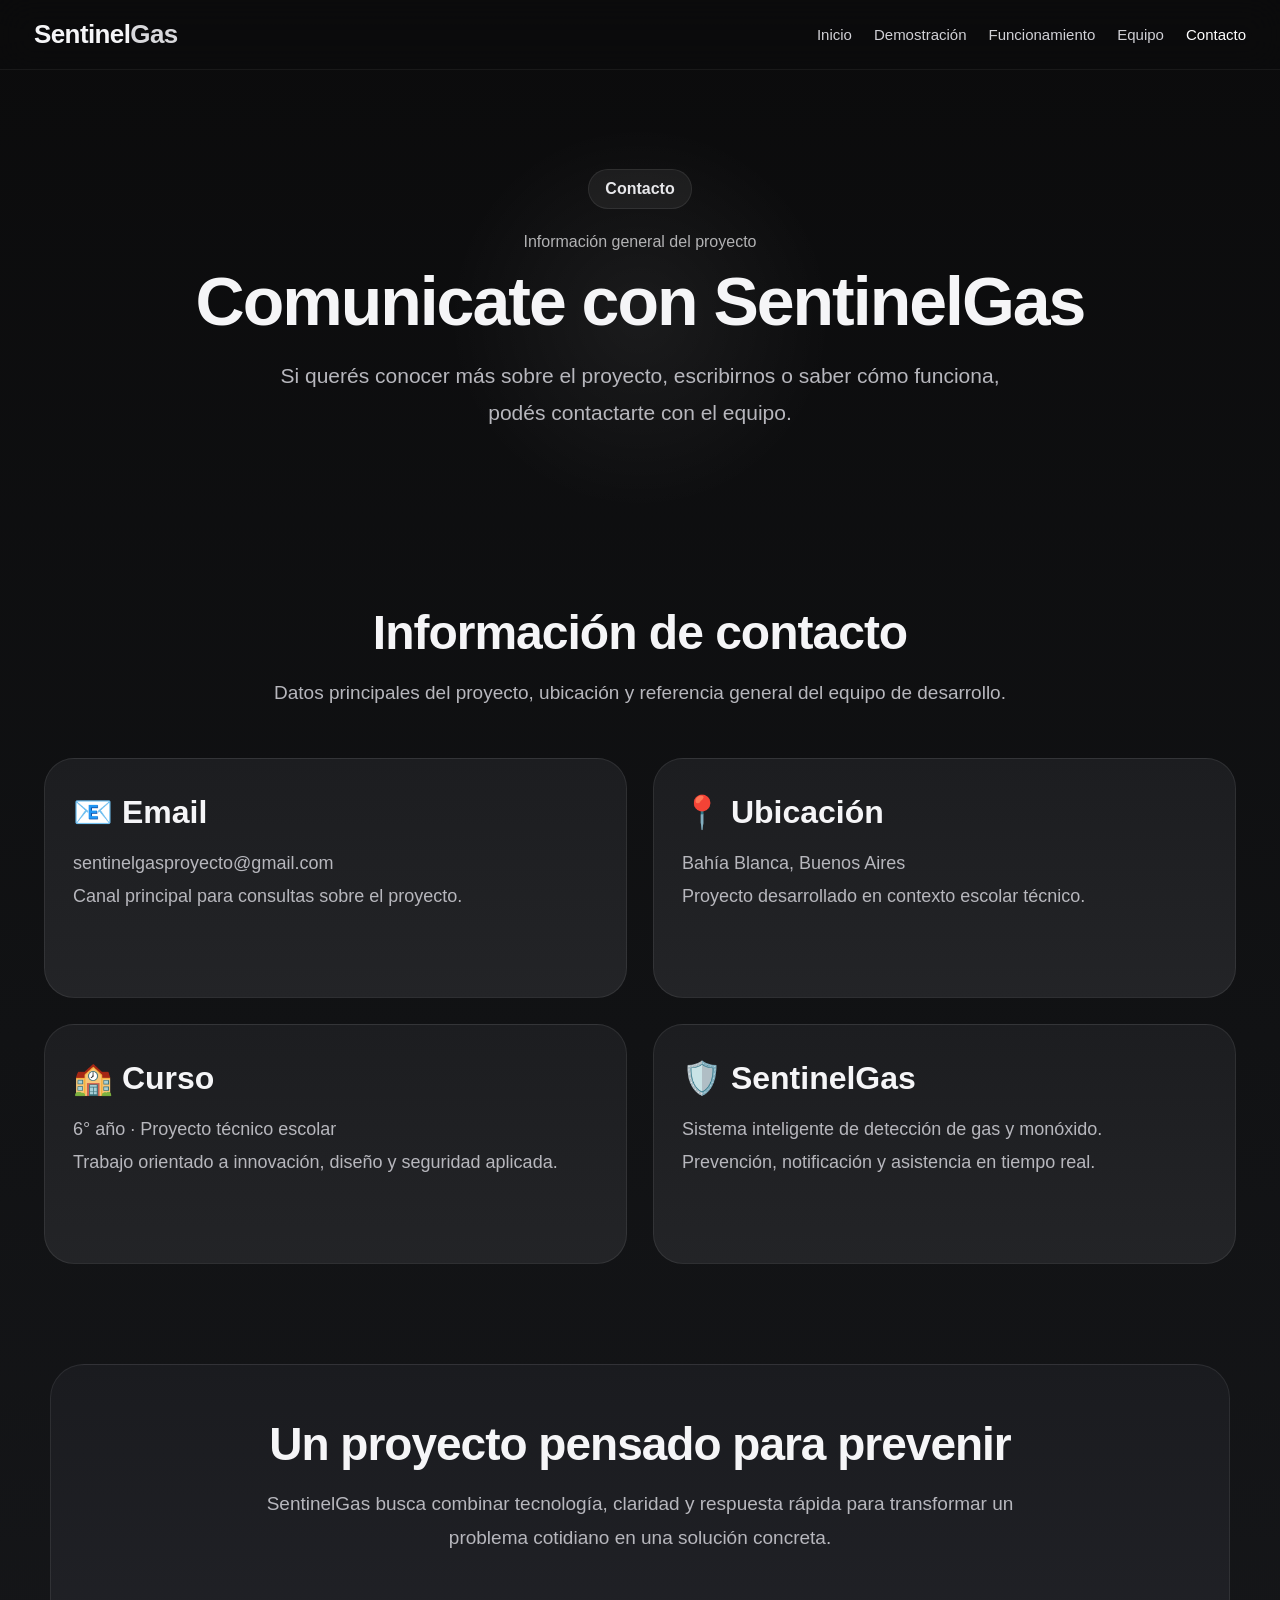
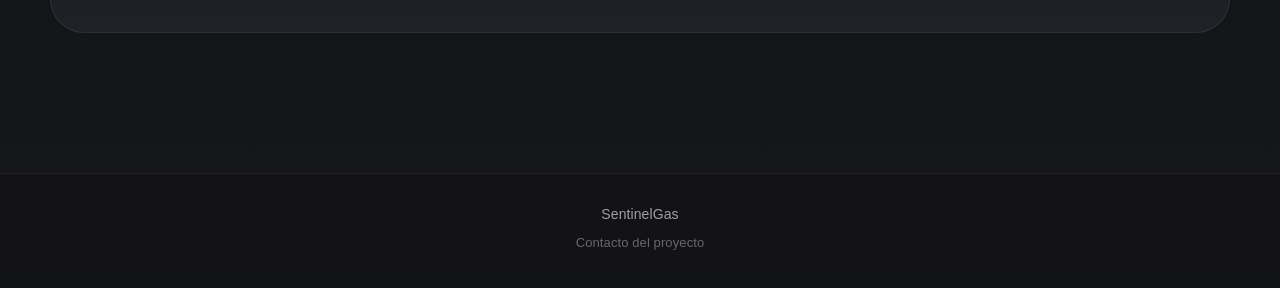
==== commit aa8e770e: "Update contacto.html" ====
--- a/contacto.html
+++ b/contacto.html
@@ -23,6 +23,9 @@
   <div class="home-overlay"></div>
   <div class="home-content fade-up">
     <p class="mini-tag">Contacto</p>
+    <p style="font-size:16px; opacity:0.7; margin-bottom:16px;">
+      Información general del proyecto
+    </p>
     <h1>Comunicate con SentinelGas</h1>
     <p class="home-desc">
       Si querés conocer más sobre el proyecto, escribirnos o saber cómo funciona,
@@ -66,6 +69,16 @@
   </div>
 </section>
 
+<section class="cta-section">
+  <div class="cta-card fade-up">
+    <h2>Un proyecto pensado para prevenir</h2>
+    <p>
+      SentinelGas busca combinar tecnología, claridad y respuesta rápida
+      para transformar un problema cotidiano en una solución concreta.
+    </p>
+  </div>
+</section>
+
 <footer>
   <p>SentinelGas</p>
   <p style="font-size:13px; opacity:0.6;">
--- a/styles.css
+++ b/styles.css
@@ -229,10 +229,16 @@
   letter-spacing: -0.5px;
 }
 
-.feature-card p {
+.feature-card p,
+.feature-card li {
   color: var(--muted);
   line-height: 1.8;
   font-size: 17px;
+}
+
+.feature-card ul {
+  padding-left: 18px;
+  margin-top: 8px;
 }
 
 /* IMAGE BLOCKS */
@@ -296,6 +302,36 @@
   color: var(--muted);
   font-size: 18px;
   line-height: 1.8;
+}
+
+/* SPEC GRID */
+.spec-grid {
+  display: grid;
+  grid-template-columns: repeat(2, 1fr);
+  gap: 24px;
+}
+
+.spec-box {
+  background: linear-gradient(180deg, var(--card), var(--card-2));
+  border: 1px solid var(--line);
+  border-radius: 28px;
+  padding: 30px 24px;
+}
+
+.spec-box h3 {
+  font-size: 28px;
+  margin-bottom: 14px;
+}
+
+.spec-box p,
+.spec-box li {
+  color: var(--muted);
+  line-height: 1.8;
+  font-size: 17px;
+}
+
+.spec-box ul {
+  padding-left: 18px;
 }
 
 /* CTA */
@@ -366,7 +402,8 @@
   }
 
   .image-grid,
-  .contact-grid-big {
+  .contact-grid-big,
+  .spec-grid {
     grid-template-columns: 1fr;
   }
 
